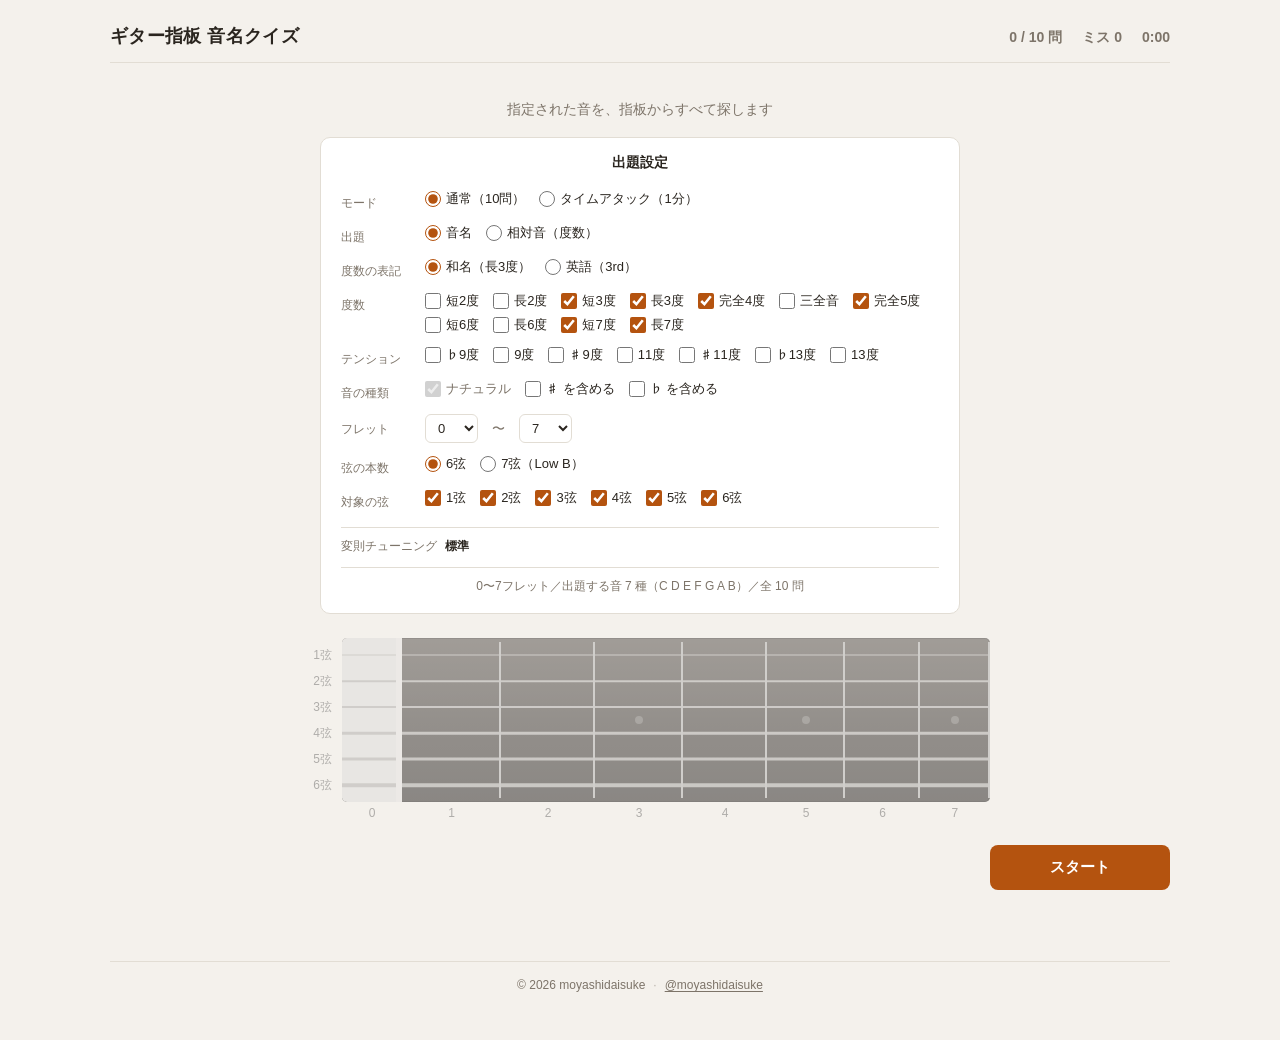
==== index.html @ 098f514c "feat: 度数の表記を選べるようにし、テンションを追加する - 度数の表記を和名（長3度）と英語（3rd）から選べるようにする。設定の   ラベルと出題文の両方に反映する - オクターブを超えるテン" ====
<!DOCTYPE html>
<html lang="ja">
  <head>
    <meta charset="utf-8" />
    <meta name="viewport" content="width=device-width, initial-scale=1" />
    <title>ギター指板 音名クイズ</title>
    <meta
      name="description"
      content="ギターの指板上の音名をクイズ形式で覚える練習アプリ。0〜7フレットから指定された音をすべて探します。"
    />

    <!-- SNS でシェアされたときのカード表示用 -->
    <meta property="og:type" content="website" />
    <meta property="og:title" content="ギター指板 音名クイズ" />
    <meta
      property="og:description"
      content="ギターの指板上の音名をクイズ形式で覚える練習アプリ。0〜7フレットから指定された音をすべて探します。"
    />
    <meta property="og:url" content="https://daisuke-fukuda.github.io/guitar_onnmei/" />
    <meta name="twitter:card" content="summary" />

    <link rel="stylesheet" href="styles.css" />
  </head>
  <body>
    <div class="app" id="app" data-state="idle">
      <header class="header">
        <h1 class="title">ギター指板 音名クイズ</h1>
        <div class="stats">
          <span class="stat" id="progress">0 / 10 問</span>
          <span class="stat" id="miss">ミス 0</span>
          <span class="stat" id="timer">0:00</span>
        </div>
      </header>

      <main class="main">
        <section class="prompt" aria-live="polite">
          <p class="prompt-question">
            <strong class="prompt-note" id="question-note"></strong>
            <span class="prompt-lead" id="prompt-lead"></span>
          </p>
          <p class="prompt-remaining" id="remaining"></p>
        </section>

        <section class="settings" id="settings">
          <h2 class="settings-title">出題設定</h2>

          <div class="setting-row">
            <span class="setting-label">モード</span>
            <div class="setting-options" id="opt-mode">
              <label class="option">
                <input type="radio" name="mode" value="normal" checked /> 通常（10問）
              </label>
              <label class="option">
                <input type="radio" name="mode" value="timeattack" /> タイムアタック（1分）
              </label>
            </div>
          </div>

          <div class="setting-row">
            <span class="setting-label">出題</span>
            <div class="setting-options" id="opt-quiz-type">
              <label class="option">
                <input type="radio" name="quizType" value="note" checked /> 音名
              </label>
              <label class="option">
                <input type="radio" name="quizType" value="interval" /> 相対音（度数）
              </label>
            </div>
          </div>

          <div class="setting-row" data-interval-only hidden>
            <span class="setting-label">度数の表記</span>
            <div class="setting-options" id="opt-interval-naming">
              <label class="option">
                <input type="radio" name="intervalNaming" value="ja" checked /> 和名（長3度）
              </label>
              <label class="option">
                <input type="radio" name="intervalNaming" value="en" /> 英語（3rd）
              </label>
            </div>
          </div>

          <div class="setting-row" data-interval-only hidden>
            <span class="setting-label">度数</span>
            <div class="setting-options" id="opt-intervals"></div>
          </div>

          <div class="setting-row" data-interval-only hidden>
            <span class="setting-label">テンション</span>
            <div class="setting-options" id="opt-tensions"></div>
          </div>

          <div class="setting-row">
            <span class="setting-label">音の種類</span>
            <div class="setting-options">
              <label class="option"><input type="checkbox" checked disabled /> ナチュラル</label>
              <label class="option"><input type="checkbox" id="opt-sharps" /> ♯ を含める</label>
              <label class="option"><input type="checkbox" id="opt-flats" /> ♭ を含める</label>
            </div>
          </div>

          <div class="setting-row">
            <span class="setting-label">フレット</span>
            <div class="setting-options">
              <label class="range-field">
                <select id="opt-fret-min" aria-label="開始フレット"></select>
              </label>
              <span class="range-sep">〜</span>
              <label class="range-field">
                <select id="opt-fret-max" aria-label="終了フレット"></select>
              </label>
            </div>
          </div>

          <div class="setting-row">
            <span class="setting-label">弦の本数</span>
            <div class="setting-options" id="opt-string-count">
              <label class="option">
                <input type="radio" name="stringCount" value="6" checked /> 6弦
              </label>
              <label class="option">
                <input type="radio" name="stringCount" value="7" /> 7弦（Low B）
              </label>
            </div>
          </div>

          <div class="setting-row">
            <span class="setting-label">対象の弦</span>
            <div class="setting-options" id="opt-strings">
              <label class="option"><input type="checkbox" value="1" checked /> 1弦</label>
              <label class="option"><input type="checkbox" value="2" checked /> 2弦</label>
              <label class="option"><input type="checkbox" value="3" checked /> 3弦</label>
              <label class="option"><input type="checkbox" value="4" checked /> 4弦</label>
              <label class="option"><input type="checkbox" value="5" checked /> 5弦</label>
              <label class="option"><input type="checkbox" value="6" checked /> 6弦</label>
              <label class="option" data-string-option="7">
                <input type="checkbox" value="7" checked /> 7弦
              </label>
            </div>
          </div>

          <details class="tuning">
            <summary class="tuning-summary">
              変則チューニング
              <span class="tuning-current" id="tuning-current">標準</span>
            </summary>

            <div class="setting-row">
              <span class="setting-label">プリセット</span>
              <div class="setting-options">
                <label class="range-field">
                  <select id="opt-tuning-preset" aria-label="チューニングのプリセット"></select>
                </label>
              </div>
            </div>

            <div class="tuning-strings" id="opt-tuning"></div>
          </details>

          <p class="settings-summary" id="settings-summary"></p>
        </section>

        <section class="result" aria-live="polite">
          <h2 class="result-title">セッション終了</h2>
          <dl class="result-grid">
            <div class="result-item" id="result-count-item">
              <dt id="result-count-label">出題数</dt>
              <dd id="result-questions">-</dd>
            </div>
            <div class="result-item">
              <dt>正解タップ</dt>
              <dd id="result-correct">-</dd>
            </div>
            <div class="result-item">
              <dt>誤答タップ</dt>
              <dd id="result-wrong">-</dd>
            </div>
            <div class="result-item">
              <dt id="result-time-label">かかった時間</dt>
              <dd id="result-time">-</dd>
            </div>
            <div class="result-item is-primary" id="result-main-item">
              <dt id="result-main-label">正答率</dt>
              <dd id="result-main">-</dd>
            </div>
          </dl>

          <div class="result-actions">
            <p class="share-title">結果をシェア</p>
            <div class="share-buttons">
              <a class="share-chip" id="share-x" target="_blank" rel="noopener noreferrer">
                <img class="share-icon" src="assets/x-logo.svg" alt="" width="15" height="15" />
                X
              </a>
              <a class="share-chip" id="share-line" target="_blank" rel="noopener noreferrer">
                <img class="share-icon" src="assets/line-icon.png" alt="" width="18" height="18" />
                LINE
              </a>
              <button class="share-chip" id="share-copy" type="button">コピー</button>
              <button class="share-chip" id="share-more" type="button">その他</button>
            </div>
            <p class="share-note" id="share-note" role="status" aria-live="polite"></p>
          </div>
        </section>

        <section class="board-area">
          <div class="fretboard" id="fretboard"></div>
        </section>
      </main>

      <footer class="footer">
        <button class="secondary-button" id="secondary-button" type="button">設定を変える</button>
        <button class="primary-button" id="primary-button" type="button">スタート</button>
      </footer>

      <footer class="site-footer">
        <p class="credit">
          © 2026 moyashidaisuke<span class="credit-sep">·</span
          ><a
            class="credit-link"
            href="https://x.com/moyashidaisuke"
            target="_blank"
            rel="noopener noreferrer"
            >@moyashidaisuke</a
          >
        </p>
      </footer>
    </div>

    <p class="sr-only" id="sr-status" role="status" aria-live="polite"></p>

    <script type="module" src="src/main.js"></script>
  </body>
</html>
---- styles.css ----
:root {
  --page-bg: #f4f1ec;
  --panel-bg: #ffffff;
  --text: #2a251f;
  --muted: #7d7469;
  --line: #e2ddd4;
  --accent: #b4530f;

  --wood-top: #7a5333;
  --wood-mid: #5c3b24;
  --wood-bottom: #462e1c;
  --nut: #ece4d3;
  --nut-area: #e6dece;
  --fret-wire: #b9b3a5;
  --string: #ddd8cc;

  --correct: #2e7d32;
  --wrong: #c62828;

  --label-w: 52px;
  --open-w: 60px;
  /* 弦の間隔。1弦の上・6弦の下の余白はこの半分になる */
  --row-h: 26px;
  --number-h: 30px;
  /* 1弦の上・6弦の下にも板がはみ出す分 */
  --board-pad: 4px;
}

* {
  box-sizing: border-box;
}

body {
  margin: 0;
  background: var(--page-bg);
  color: var(--text);
  font-family: -apple-system, BlinkMacSystemFont, 'Hiragino Sans', 'Noto Sans JP', sans-serif;
  /* ダブルタップズームによるタップ反応の遅延を防ぐ */
  touch-action: manipulation;
  -webkit-text-size-adjust: 100%;
}

.app {
  max-width: 1100px;
  margin: 0 auto;
  padding: 24px 20px 48px;
}

/* ---------- ヘッダー ---------- */

.header {
  display: flex;
  align-items: baseline;
  justify-content: space-between;
  padding-bottom: 14px;
  border-bottom: 1px solid var(--line);
}

.title {
  margin: 0;
  font-size: 18px;
  letter-spacing: 0.02em;
}

.stats {
  display: flex;
  gap: 20px;
  font-size: 14px;
  font-variant-numeric: tabular-nums;
  color: var(--muted);
}

.stat {
  font-weight: 600;
}

/* ---------- 出題エリア ---------- */

.main {
  padding: 28px 0 8px;
}

.prompt {
  text-align: center;
  min-height: 128px;
}

.prompt-question {
  margin: 0;
  display: flex;
  align-items: baseline;
  justify-content: center;
  gap: 12px;
}

.prompt-note {
  font-size: 56px;
  line-height: 1.1;
  color: var(--accent);
  font-variant-numeric: tabular-nums;
}

.prompt-note:empty {
  display: none;
}

.prompt-lead {
  font-size: 18px;
  font-weight: 600;
}

.prompt-remaining {
  margin: 10px 0 0;
  font-size: 14px;
  color: var(--muted);
}

/* ---------- 出題設定（スタート前のみ表示） ---------- */

.settings {
  display: none;
  max-width: 640px;
  margin: 0 auto;
  padding: 16px 20px 18px;
  background: var(--panel-bg);
  border: 1px solid var(--line);
  border-radius: 10px;
}

.app[data-state='idle'] .settings {
  display: block;
}

/* 設定画面では出題文が空になるため、その分の高さを詰める */
.app[data-state='idle'] .prompt {
  min-height: 0;
  margin-bottom: 18px;
}

.settings-title {
  margin: 0 0 12px;
  font-size: 14px;
  text-align: center;
}

.setting-row {
  display: flex;
  align-items: baseline;
  gap: 12px;
  padding: 6px 0;
}

.setting-label {
  flex: none;
  width: 72px;
  font-size: 12px;
  color: var(--muted);
}

.setting-options {
  display: flex;
  flex-wrap: wrap;
  align-items: center;
  gap: 6px 14px;
}

.range-field select {
  padding: 5px 8px;
  border: 1px solid var(--line);
  border-radius: 6px;
  background: var(--panel-bg);
  color: var(--text);
  font-family: inherit;
  font-size: 13px;
  cursor: pointer;
}

.range-sep {
  color: var(--muted);
  font-size: 13px;
}

.option {
  display: flex;
  align-items: center;
  gap: 5px;
  font-size: 13px;
  cursor: pointer;
  -webkit-tap-highlight-color: transparent;
}

.option input {
  width: 16px;
  height: 16px;
  margin: 0;
  accent-color: var(--accent);
  cursor: pointer;
}

.option input:disabled,
.option input:disabled + * {
  cursor: default;
}

.option:has(input:disabled) {
  color: var(--muted);
  cursor: default;
}

/* 変則チューニングは使う人が限られるため、既定では畳んでおく */
.tuning {
  margin-top: 10px;
  padding-top: 10px;
  border-top: 1px solid var(--line);
}

.tuning-summary {
  display: flex;
  align-items: center;
  gap: 8px;
  font-size: 12px;
  color: var(--muted);
  cursor: pointer;
  -webkit-tap-highlight-color: transparent;
}

.tuning-current {
  font-weight: 700;
  color: var(--text);
  font-variant-numeric: tabular-nums;
}

.tuning-strings {
  display: flex;
  flex-wrap: wrap;
  gap: 8px 12px;
  padding: 4px 0 2px;
}

.tuning-field {
  display: flex;
  align-items: center;
  gap: 5px;
}

.tuning-field-label {
  font-size: 12px;
  color: var(--muted);
}

.tuning-field select {
  padding: 4px 6px;
  border: 1px solid var(--line);
  border-radius: 6px;
  background: var(--panel-bg);
  color: var(--text);
  font-family: inherit;
  font-size: 12px;
  font-variant-numeric: tabular-nums;
  cursor: pointer;
}

.settings-summary {
  margin: 12px 0 0;
  padding-top: 10px;
  border-top: 1px solid var(--line);
  font-size: 12px;
  color: var(--muted);
  text-align: center;
}

.settings-summary.is-warning {
  color: var(--wrong);
  font-weight: 600;
}

/* ---------- リザルト ---------- */

.result {
  display: none;
  max-width: 640px;
  margin: 0 auto;
  padding: 20px 24px 24px;
  background: var(--panel-bg);
  border: 1px solid var(--line);
  border-radius: 10px;
}

.app[data-state='result'] .prompt {
  display: none;
}

.app[data-state='result'] .result {
  display: block;
}

/* 結果画面ではスコアに集中させるため指板を出さない */
.app[data-state='result'] .board-area {
  display: none;
}

.result-title {
  margin: 0 0 16px;
  font-size: 16px;
  text-align: center;
}

.result-grid {
  display: grid;
  grid-template-columns: repeat(5, 1fr);
  gap: 10px;
  margin: 0;
}

.result-item {
  text-align: center;
  padding: 12px 8px;
  background: var(--page-bg);
  border-radius: 8px;
}

.result-item.is-primary {
  background: #fdf1e6;
}

.result-item dt {
  font-size: 12px;
  color: var(--muted);
}

.result-item dd {
  margin: 6px 0 0;
  font-size: 22px;
  font-weight: 700;
  font-variant-numeric: tabular-nums;
}

.result-item.is-primary dd {
  color: var(--accent);
}

/* タイムアタックの主役は正答率ではなくクリア数なので、強調を入れ替える */
.app[data-mode='timeattack'] #result-count-item {
  background: #fdf1e6;
}

.app[data-mode='timeattack'] #result-count-item dd {
  color: var(--accent);
}

.app[data-mode='timeattack'] #result-main-item {
  background: var(--page-bg);
}

.app[data-mode='timeattack'] #result-main-item dd {
  color: var(--text);
}

.result-actions {
  margin-top: 16px;
  padding-top: 14px;
  border-top: 1px solid var(--line);
  text-align: center;
}

.share-title {
  margin: 0 0 10px;
  font-size: 12px;
  color: var(--muted);
}

.share-buttons {
  display: flex;
  flex-wrap: wrap;
  justify-content: center;
  gap: 8px;
}

/*
 * 各サービスのロゴは公式配布物をそのまま載せる（出所は assets/README.md）。
 * ブランド色で塗らず白地に統一するのは、公式ボタンとの誤認を避けるため。
 * padding がロゴ周囲の余白を兼ねる。
 */
.share-chip {
  display: inline-flex;
  align-items: center;
  justify-content: center;
  gap: 7px;
  min-width: 92px;
  padding: 9px 16px;
  border: 1px solid var(--line);
  border-radius: 999px;
  background: var(--panel-bg);
  color: var(--text);
  font-family: inherit;
  font-size: 13px;
  font-weight: 700;
  text-decoration: none;
  cursor: pointer;
  transition: background-color 150ms ease;
  -webkit-tap-highlight-color: transparent;
}

.share-chip[hidden] {
  display: none;
}

.option[hidden] {
  display: none;
}

.share-icon {
  display: block;
  flex: none;
}

@media (hover: hover) {
  .share-chip:hover {
    background: var(--page-bg);
  }
}

.share-chip:active {
  background: #e9e4db;
}

.share-note {
  margin: 8px 0 0;
  font-size: 11px;
  color: var(--muted);
}

.share-note:empty {
  display: none;
}

/* ---------- 指板 ---------- */

.board-area {
  margin-top: 28px;
}

.fretboard {
  position: relative;
  display: grid;
  /* 列は JS で組み立てる（弦ラベル / 開放弦 / 各フレット） */
  /* 行数は弦の本数に応じて JS で設定する */
  grid-template-rows: repeat(6, var(--row-h)) var(--number-h);
  width: 100%;
  /* 大画面で間延びさせないための上限 */
  max-width: 700px;
  margin: 0 auto;
}

.board-bg,
.nut-bg {
  position: absolute;
  top: calc(var(--board-pad) * -1);
  bottom: calc(var(--number-h) - var(--board-pad));
  left: var(--label-w);
}

.board-bg {
  right: 0;
  border-radius: 5px;
  background: linear-gradient(180deg, var(--wood-top), var(--wood-mid) 55%, var(--wood-bottom));
  box-shadow: inset 0 0 0 1px rgba(0, 0, 0, 0.28);
}

.nut-bg {
  width: var(--open-w);
  border-right: 6px solid var(--nut);
  border-radius: 5px 0 0 5px;
  background: var(--nut-area);
}

.string-label {
  display: flex;
  align-items: center;
  justify-content: flex-end;
  padding-right: 10px;
  font-size: 12px;
  color: var(--muted);
}

.cell {
  position: relative;
  z-index: 1;
  appearance: none;
  padding: 0;
  border: 0;
  border-right: 2px solid var(--fret-wire);
  background: transparent;
  color: #fff;
  font-family: inherit;
  font-size: 13px;
  font-weight: 700;
  line-height: 1;
  font-variant-numeric: tabular-nums;
  cursor: pointer;
  transition: background-color 150ms ease;
  -webkit-tap-highlight-color: transparent;
  /* 列が狭いとき、音名が隣のマスへはみ出さないようにする */
  overflow: hidden;
}

/* 弦 */
.cell::before {
  content: '';
  position: absolute;
  top: 50%;
  left: 0;
  right: 0;
  height: var(--string-w, 2px);
  transform: translateY(-50%);
  /* 弦はセルの背景より上・音名ラベルより下に描く */
  z-index: -1;
  background: var(--string);
  opacity: 0.7;
  pointer-events: none;
}

/* ナット側は下地が明るいため、弦を暗い色で描く */
.cell.is-open::before {
  background: #a89e8b;
}

.cell.s1 { --string-w: 1px; }
.cell.s2 { --string-w: 1.5px; }
.cell.s3 { --string-w: 2px; }
.cell.s4 { --string-w: 2.5px; }
.cell.s5 { --string-w: 3px; }
.cell.s6 { --string-w: 3.5px; }
.cell.s7 { --string-w: 4px; }

/* ポジションマーク。セルより下に敷き、正解・誤答の色で隠れるようにする */
.inlay {
  position: absolute;
  inset: 0;
  z-index: 0;
  display: flex;
  align-items: center;
  justify-content: center;
  pointer-events: none;
}

.inlay::before {
  content: '';
  width: 8px;
  height: 8px;
  border-radius: 50%;
  background: rgba(255, 255, 255, 0.22);
}

/* 開放弦（ナットの左側） */
.cell.is-open {
  background: var(--nut-area);
  border-right: 6px solid var(--nut);
  color: var(--text);
}

/*
 * ホバー効果はマウスがある環境に限定する。
 * タッチ端末では :hover がタップ後に残り、判定済みでないセルが選択中に見えてしまうため。
 * 判定済みのセルは、ホバーで正誤の色が戻らないよう除外する。
 */
@media (hover: hover) {
  .cell:not(:disabled):not(.is-correct):not(.is-wrong):hover {
    background-color: rgba(255, 255, 255, 0.16);
  }

  .cell.is-open:not(:disabled):not(.is-correct):not(.is-wrong):hover {
    background-color: #d9d0bd;
  }
}

/* タッチ端末でも押した瞬間の手応えが出るようにする */
.cell:not(:disabled):not(.is-correct):not(.is-wrong):active {
  background-color: rgba(255, 255, 255, 0.3);
}

.cell.is-open:not(:disabled):not(.is-correct):not(.is-wrong):active {
  background-color: #cec3ac;
}

.cell:focus-visible {
  outline: 3px solid #1e88e5;
  outline-offset: -3px;
}

.cell.is-correct,
.cell.is-correct.is-open {
  background-color: var(--correct);
  color: #fff;
}

.cell.is-wrong,
.cell.is-wrong.is-open {
  background-color: var(--wrong);
  color: #fff;
}

.fretboard.is-locked .cell {
  cursor: default;
}

/*
 * 出題対象外の弦。opacity で薄くすると板が透けて明るくなり「無効」に見えないため、
 * 暗いベールを重ねて沈める。
 */
.cell.is-muted::after {
  content: '';
  position: absolute;
  inset: 0;
  z-index: 2;
  background: rgba(18, 12, 6, 0.55);
  pointer-events: none;
}

.string-label.is-muted {
  opacity: 0.4;
}

/*
 * クリア後・リザルトでは回答結果を見せる場面なので彩度は落とさない。
 * グレーアウトはプレイ開始前だけに限定する。
 */
.app[data-state='idle'] .fretboard {
  filter: grayscale(0.85);
  opacity: 0.55;
}

.fret-number {
  display: flex;
  align-items: center;
  justify-content: center;
  font-size: 12px;
  color: var(--muted);
  font-variant-numeric: tabular-nums;
}

/* 列が多いときは 1 マスが狭くなるため、はみ出さないよう文字を詰める */
.fretboard.is-dense .cell {
  font-size: 10px;
}

.fretboard.is-dense .fret-number {
  font-size: 10px;
}

/* ---------- フッター ---------- */

/*
 * 設定パネルと指板で縦に長くなり、端末によってはボタンが画面外に出るため
 * 画面下端に貼り付ける。最下部まで送ると通常の位置に戻り、著作者表示が出る。
 */
.footer {
  position: sticky;
  bottom: 0;
  z-index: 5;
  display: flex;
  justify-content: flex-end;
  gap: 10px;
  margin-top: 24px;
  padding: 10px 0;
  background: var(--page-bg);
}

/* 「設定を変える」は結果画面だけに出す */
.secondary-button {
  display: none;
  padding: 13px 20px;
  border: 1px solid var(--line);
  border-radius: 8px;
  background: var(--panel-bg);
  color: var(--text);
  font-family: inherit;
  font-size: 14px;
  font-weight: 600;
  cursor: pointer;
  -webkit-tap-highlight-color: transparent;
}

.app[data-state='result'] .secondary-button {
  display: block;
}

@media (hover: hover) {
  .secondary-button:hover {
    background: var(--page-bg);
  }
}

.primary-button {
  min-width: 180px;
  padding: 13px 24px;
  border: 0;
  border-radius: 8px;
  background: var(--accent);
  color: #fff;
  font-size: 15px;
  font-weight: 700;
  cursor: pointer;
  transition: background-color 150ms ease;
}

@media (hover: hover) {
  .primary-button:not(:disabled):hover {
    background: #9c4409;
  }
}

.primary-button:not(:disabled):active {
  background: #8c3d08;
}

.primary-button:disabled {
  background: #ded9d1;
  color: #948b7f;
  cursor: default;
}

/* ---------- スマートフォン ---------- */

/*
 * 指板を 0〜7 フレットに絞ってあるため、横向きのまま画面幅に収まる。
 * 弦ラベルと開放弦列を詰めてフレット列の幅を稼ぎ、行の高さでタップ領域を確保する。
 * 375px 幅で 1 マスあたり約 42 × 48px。
 */
@media (max-width: 600px) {
  :root {
    --label-w: 30px;
    --open-w: 34px;
    --row-h: 32px;
    --number-h: 26px;
    --board-pad: 3px;
  }

  .app {
    padding: 14px 10px 24px;
  }

  .title {
    font-size: 15px;
  }

  .stats {
    gap: 12px;
    font-size: 12px;
  }

  .main {
    padding: 18px 0 4px;
  }

  .prompt {
    min-height: 96px;
  }

  .prompt-question {
    gap: 8px;
  }

  .prompt-note {
    font-size: 40px;
  }

  .prompt-lead {
    font-size: 15px;
  }

  .prompt-remaining {
    margin-top: 8px;
    font-size: 13px;
  }

  .result {
    padding: 16px 14px 18px;
  }

  .result-grid {
    grid-template-columns: repeat(2, 1fr);
    gap: 10px;
  }

  /* 5 項目だと 2 列で 1 つ余るため、正答率を全幅にして締める */
  .result-item.is-primary {
    grid-column: span 2;
  }

  .result-item dd {
    font-size: 20px;
  }

  .board-area {
    margin-top: 18px;
  }

  .string-label {
    padding-right: 5px;
    font-size: 10px;
  }

  .fret-number {
    font-size: 10px;
  }

  .cell {
    border-right-width: 1px;
    font-size: 12px;
  }

  .cell.is-open,
  .nut-bg {
    border-right-width: 4px;
  }

  .footer {
    margin-top: 20px;
  }

  .primary-button {
    /* 「設定を変える」と並ぶ場合も破綻しないよう、幅ではなく flex で伸ばす */
    flex: 1;
    padding: 15px 24px;
    font-size: 16px;
  }

  .secondary-button {
    flex: none;
    padding: 15px 16px;
  }

  .settings {
    padding: 14px 14px 16px;
  }

  /* ラベルと選択肢を縦に積み、選択肢の折り返しを減らす */
  .setting-row {
    flex-direction: column;
    gap: 6px;
  }

  .setting-label {
    width: auto;
  }
}

/* ---------- 著作者表示 ---------- */

.site-footer {
  margin-top: 36px;
  padding-top: 16px;
  border-top: 1px solid var(--line);
  text-align: center;
}

.credit {
  margin: 0;
  font-size: 12px;
  color: var(--muted);
}

.credit-sep {
  margin: 0 8px;
  opacity: 0.5;
}

.credit-link {
  color: var(--muted);
  text-decoration: underline;
  text-underline-offset: 2px;
  -webkit-tap-highlight-color: transparent;
}

@media (hover: hover) {
  .credit-link:hover {
    color: var(--accent);
  }
}

/* ---------- ユーティリティ ---------- */

.sr-only {
  position: absolute;
  width: 1px;
  height: 1px;
  margin: -1px;
  padding: 0;
  overflow: hidden;
  clip: rect(0 0 0 0);
  white-space: nowrap;
  border: 0;
}
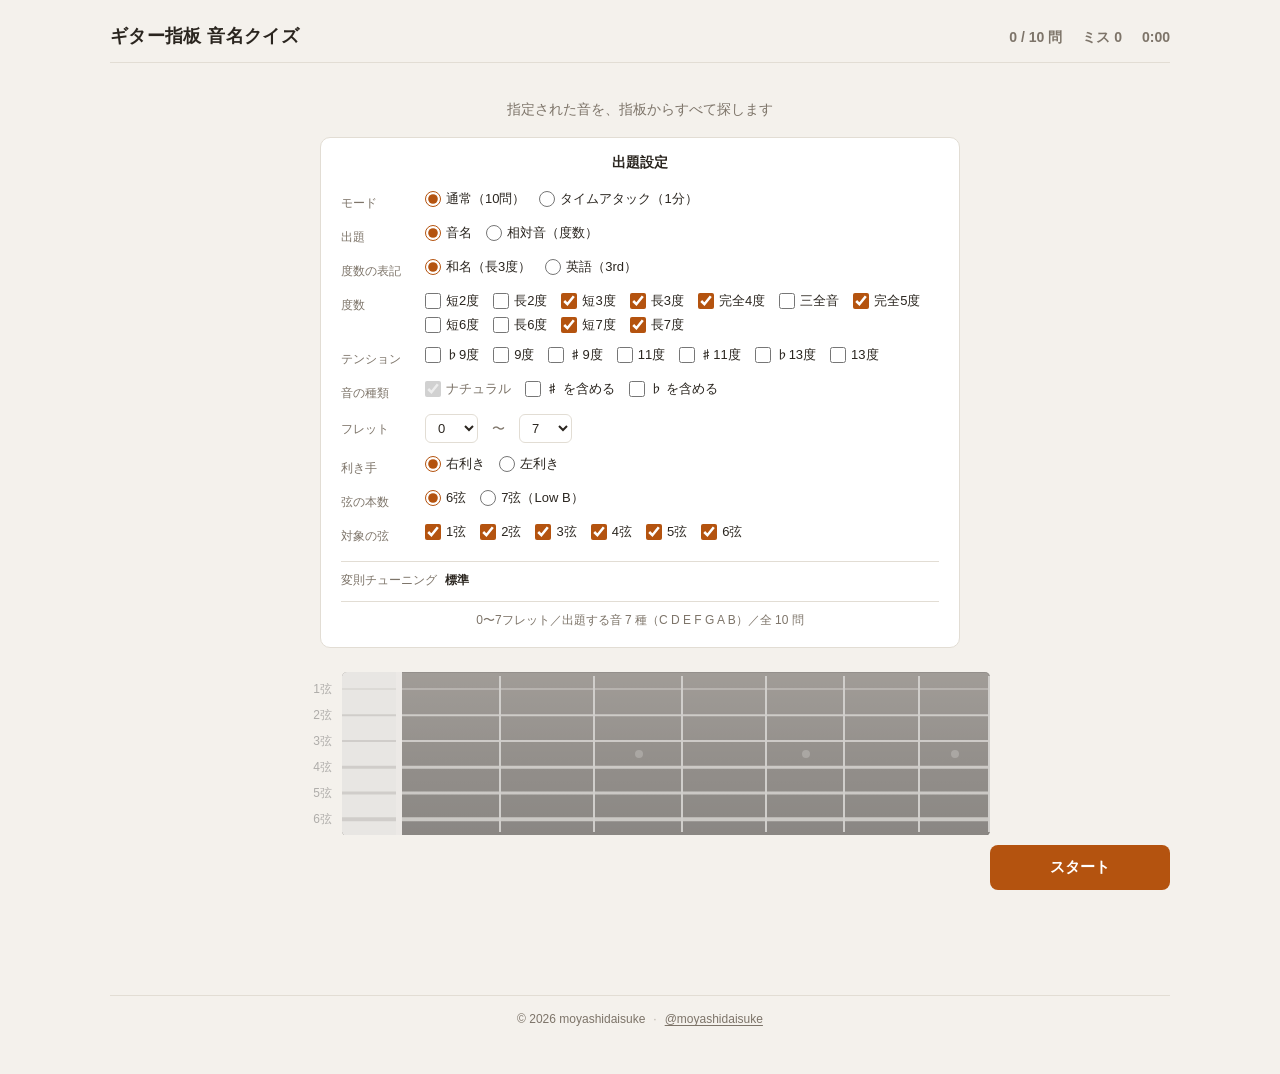
==== commit 755e2646: "feat: 左利きモードを追加する 設定で利き手を選べるようにし、左利きでは指板を左右反転する。  - ナットが右、フレット番号は右から左へ並び、弦ラベルも右端へ回る - 上下は反転しない（1 弦は最" ====
--- a/index.html
+++ b/index.html
@@ -108,6 +108,18 @@
               <span class="range-sep">〜</span>
               <label class="range-field">
                 <select id="opt-fret-max" aria-label="終了フレット"></select>
+              </label>
+            </div>
+          </div>
+
+          <div class="setting-row">
+            <span class="setting-label">利き手</span>
+            <div class="setting-options" id="opt-handedness">
+              <label class="option">
+                <input type="radio" name="handedness" value="right" checked /> 右利き
+              </label>
+              <label class="option">
+                <input type="radio" name="handedness" value="left" /> 左利き
               </label>
             </div>
           </div>
--- a/styles.css
+++ b/styles.css
@@ -460,6 +460,13 @@
   left: var(--label-w);
 }
 
+/* 左利きは弦ラベルが右端に来るので、下地も左右を入れ替える */
+.fretboard.is-lefty .board-bg,
+.fretboard.is-lefty .nut-bg {
+  left: 0;
+  right: var(--label-w);
+}
+
 .board-bg {
   right: 0;
   border-radius: 5px;
@@ -472,6 +479,29 @@
   border-right: 6px solid var(--nut);
   border-radius: 5px 0 0 5px;
   background: var(--nut-area);
+}
+
+.fretboard.is-lefty .nut-bg {
+  left: auto;
+  border-right: 0;
+  border-left: 6px solid var(--nut);
+  border-radius: 0 5px 5px 0;
+}
+
+/* フレットワイヤーとナットは、低音フレット側（左利きでは右）に引く */
+.fretboard.is-lefty .cell {
+  border-right: 0;
+  border-left: 2px solid var(--fret-wire);
+}
+
+.fretboard.is-lefty .cell.is-open {
+  border-left: 6px solid var(--nut);
+}
+
+.fretboard.is-lefty .string-label {
+  justify-content: flex-start;
+  padding-right: 0;
+  padding-left: 10px;
 }
 
 .string-label {
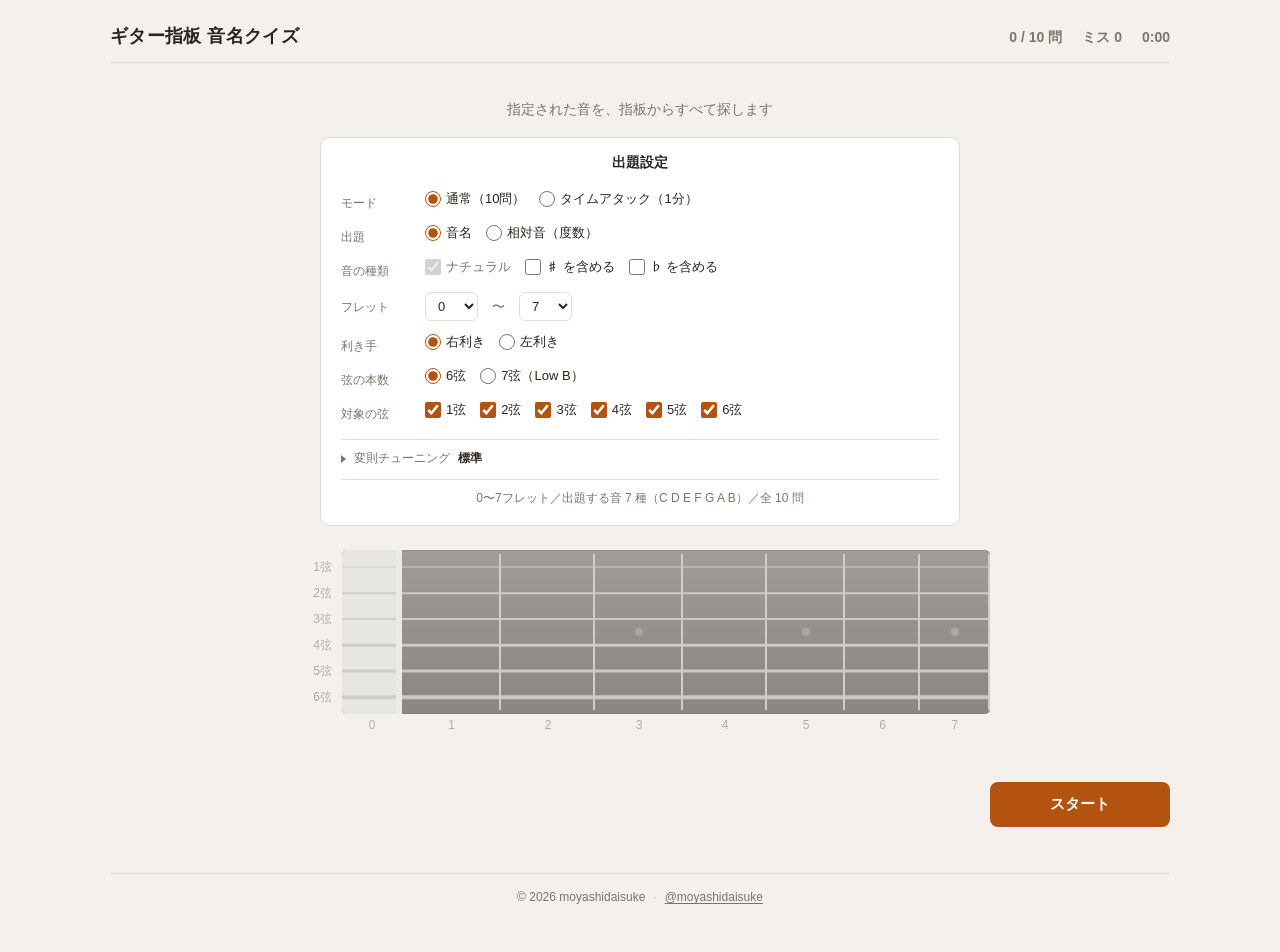
==== commit 5a26539e: "feat: 度数のプリセットを追加し、チューニングの開閉を分かるようにする - 相対音モードの度数に、コードの構成音を単位にしたプリセットを用意する   （三和音 / 四和音 / テンションあり（全部" ====
--- a/index.html
+++ b/index.html
@@ -76,6 +76,15 @@
               </label>
               <label class="option">
                 <input type="radio" name="intervalNaming" value="en" /> 英語（3rd）
+              </label>
+            </div>
+          </div>
+
+          <div class="setting-row" data-interval-only hidden>
+            <span class="setting-label">プリセット</span>
+            <div class="setting-options">
+              <label class="range-field">
+                <select id="opt-interval-preset" aria-label="度数のプリセット"></select>
               </label>
             </div>
           </div>
--- a/styles.css
+++ b/styles.css
@@ -148,6 +148,14 @@
   align-items: baseline;
   gap: 12px;
   padding: 6px 0;
+}
+
+/*
+ * display を指定した要素では hidden 属性が効かなくなるため、明示的に打ち消す。
+ * （hidden は display: none 相当だが、後から書いた display: flex に負ける）
+ */
+.setting-row[hidden] {
+  display: none;
 }
 
 .setting-label {
@@ -214,6 +222,10 @@
   border-top: 1px solid var(--line);
 }
 
+/*
+ * display を指定すると summary の既定マーカーが消えるため、自前で三角を描く。
+ * 畳めることが見た目で分からないと気づかれないため。
+ */
 .tuning-summary {
   display: flex;
   align-items: center;
@@ -221,7 +233,27 @@
   font-size: 12px;
   color: var(--muted);
   cursor: pointer;
+  list-style: none;
   -webkit-tap-highlight-color: transparent;
+}
+
+.tuning-summary::-webkit-details-marker {
+  display: none;
+}
+
+.tuning-summary::before {
+  content: '';
+  flex: none;
+  width: 0;
+  height: 0;
+  border-left: 5px solid currentColor;
+  border-top: 4px solid transparent;
+  border-bottom: 4px solid transparent;
+  transition: transform 150ms ease;
+}
+
+.tuning[open] .tuning-summary::before {
+  transform: rotate(90deg);
 }
 
 .tuning-current {
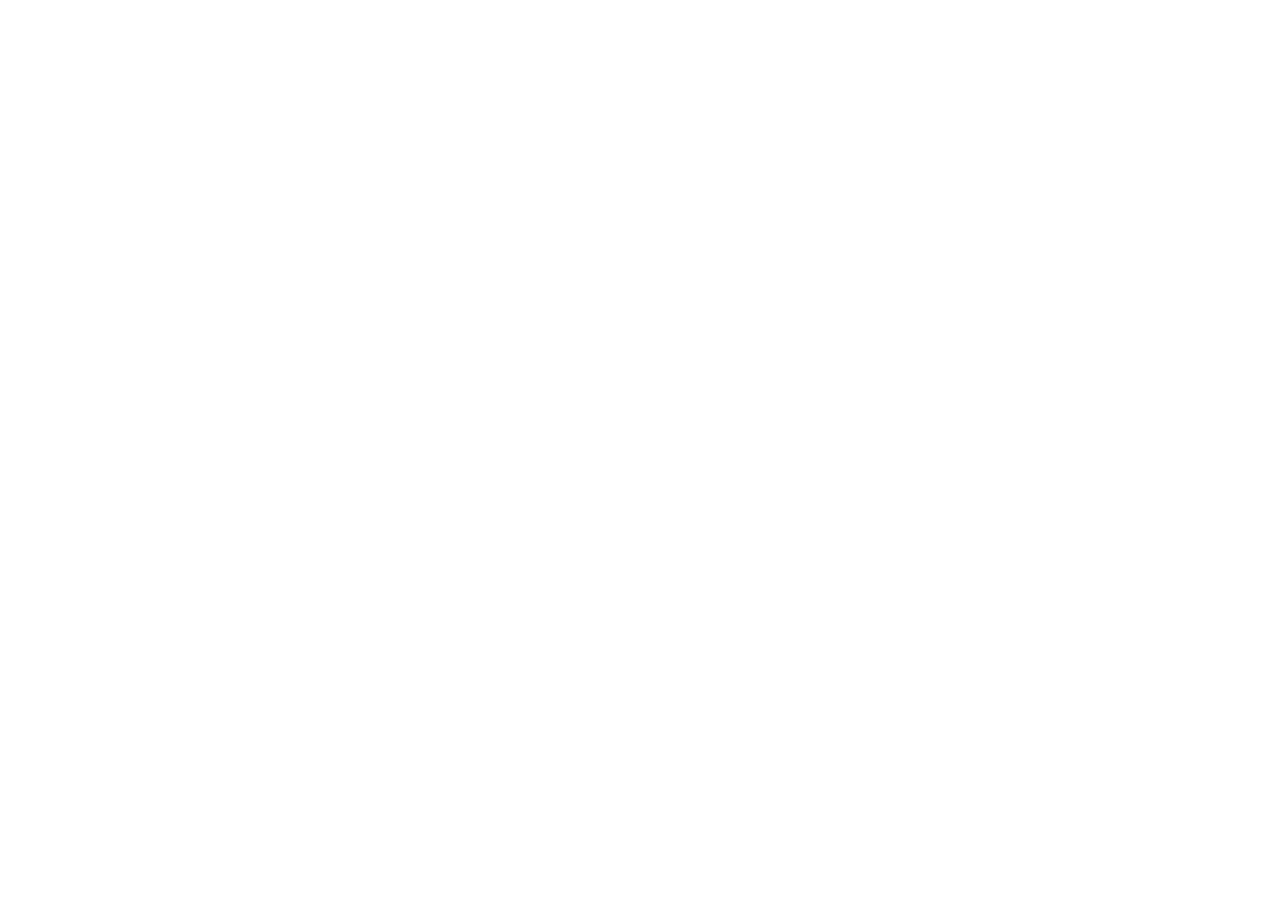
==== commit 90afd84a: "chore: GitHub Pages の旧URLを onmei.moyashidaisuke.com へ転送する ツールは Cloudflare Workers（https://onmei.moya" ====
--- a/index.html
+++ b/index.html
@@ -3,253 +3,17 @@
   <head>
     <meta charset="utf-8" />
     <meta name="viewport" content="width=device-width, initial-scale=1" />
-    <title>ギター指板 音名クイズ</title>
-    <meta
-      name="description"
-      content="ギターの指板上の音名をクイズ形式で覚える練習アプリ。0〜7フレットから指定された音をすべて探します。"
-    />
-
-    <!-- SNS でシェアされたときのカード表示用 -->
-    <meta property="og:type" content="website" />
-    <meta property="og:title" content="ギター指板 音名クイズ" />
-    <meta
-      property="og:description"
-      content="ギターの指板上の音名をクイズ形式で覚える練習アプリ。0〜7フレットから指定された音をすべて探します。"
-    />
-    <meta property="og:url" content="https://daisuke-fukuda.github.io/guitar_onnmei/" />
-    <meta name="twitter:card" content="summary" />
-
-    <link rel="stylesheet" href="styles.css" />
+    <title>ギター指板 音名クイズは移転しました</title>
+    <meta name="robots" content="noindex" />
+    <link rel="canonical" href="https://onmei.moyashidaisuke.com/" />
+    <meta http-equiv="refresh" content="0; url=https://onmei.moyashidaisuke.com/" />
+    <script>
+      // 旧URL（GitHub Pages）から新しいURLへ移動する。/guitar_onnmei/ 以下のパスとクエリ・ハッシュは引き継ぐ。
+      var rest = location.pathname.replace(/^\/guitar_onnmei\/?/, '');
+      location.replace('https://onmei.moyashidaisuke.com/' + rest + location.search + location.hash);
+    </script>
   </head>
   <body>
-    <div class="app" id="app" data-state="idle">
-      <header class="header">
-        <h1 class="title">ギター指板 音名クイズ</h1>
-        <div class="stats">
-          <span class="stat" id="progress">0 / 10 問</span>
-          <span class="stat" id="miss">ミス 0</span>
-          <span class="stat" id="timer">0:00</span>
-        </div>
-      </header>
-
-      <main class="main">
-        <section class="prompt" aria-live="polite">
-          <p class="prompt-question">
-            <strong class="prompt-note" id="question-note"></strong>
-            <span class="prompt-lead" id="prompt-lead"></span>
-          </p>
-          <p class="prompt-remaining" id="remaining"></p>
-        </section>
-
-        <section class="settings" id="settings">
-          <h2 class="settings-title">出題設定</h2>
-
-          <div class="setting-row">
-            <span class="setting-label">モード</span>
-            <div class="setting-options" id="opt-mode">
-              <label class="option">
-                <input type="radio" name="mode" value="normal" checked /> 通常（10問）
-              </label>
-              <label class="option">
-                <input type="radio" name="mode" value="timeattack" /> タイムアタック（1分）
-              </label>
-            </div>
-          </div>
-
-          <div class="setting-row">
-            <span class="setting-label">出題</span>
-            <div class="setting-options" id="opt-quiz-type">
-              <label class="option">
-                <input type="radio" name="quizType" value="note" checked /> 音名
-              </label>
-              <label class="option">
-                <input type="radio" name="quizType" value="interval" /> 相対音（度数）
-              </label>
-            </div>
-          </div>
-
-          <div class="setting-row" data-interval-only hidden>
-            <span class="setting-label">度数の表記</span>
-            <div class="setting-options" id="opt-interval-naming">
-              <label class="option">
-                <input type="radio" name="intervalNaming" value="ja" checked /> 和名（長3度）
-              </label>
-              <label class="option">
-                <input type="radio" name="intervalNaming" value="en" /> 英語（3rd）
-              </label>
-            </div>
-          </div>
-
-          <div class="setting-row" data-interval-only hidden>
-            <span class="setting-label">プリセット</span>
-            <div class="setting-options">
-              <label class="range-field">
-                <select id="opt-interval-preset" aria-label="度数のプリセット"></select>
-              </label>
-            </div>
-          </div>
-
-          <div class="setting-row" data-interval-only hidden>
-            <span class="setting-label">度数</span>
-            <div class="setting-options" id="opt-intervals"></div>
-          </div>
-
-          <div class="setting-row" data-interval-only hidden>
-            <span class="setting-label">テンション</span>
-            <div class="setting-options" id="opt-tensions"></div>
-          </div>
-
-          <div class="setting-row">
-            <span class="setting-label">音の種類</span>
-            <div class="setting-options">
-              <label class="option"><input type="checkbox" checked disabled /> ナチュラル</label>
-              <label class="option"><input type="checkbox" id="opt-sharps" /> ♯ を含める</label>
-              <label class="option"><input type="checkbox" id="opt-flats" /> ♭ を含める</label>
-            </div>
-          </div>
-
-          <div class="setting-row">
-            <span class="setting-label">フレット</span>
-            <div class="setting-options">
-              <label class="range-field">
-                <select id="opt-fret-min" aria-label="開始フレット"></select>
-              </label>
-              <span class="range-sep">〜</span>
-              <label class="range-field">
-                <select id="opt-fret-max" aria-label="終了フレット"></select>
-              </label>
-            </div>
-          </div>
-
-          <div class="setting-row">
-            <span class="setting-label">利き手</span>
-            <div class="setting-options" id="opt-handedness">
-              <label class="option">
-                <input type="radio" name="handedness" value="right" checked /> 右利き
-              </label>
-              <label class="option">
-                <input type="radio" name="handedness" value="left" /> 左利き
-              </label>
-            </div>
-          </div>
-
-          <div class="setting-row">
-            <span class="setting-label">弦の本数</span>
-            <div class="setting-options" id="opt-string-count">
-              <label class="option">
-                <input type="radio" name="stringCount" value="6" checked /> 6弦
-              </label>
-              <label class="option">
-                <input type="radio" name="stringCount" value="7" /> 7弦（Low B）
-              </label>
-            </div>
-          </div>
-
-          <div class="setting-row">
-            <span class="setting-label">対象の弦</span>
-            <div class="setting-options" id="opt-strings">
-              <label class="option"><input type="checkbox" value="1" checked /> 1弦</label>
-              <label class="option"><input type="checkbox" value="2" checked /> 2弦</label>
-              <label class="option"><input type="checkbox" value="3" checked /> 3弦</label>
-              <label class="option"><input type="checkbox" value="4" checked /> 4弦</label>
-              <label class="option"><input type="checkbox" value="5" checked /> 5弦</label>
-              <label class="option"><input type="checkbox" value="6" checked /> 6弦</label>
-              <label class="option" data-string-option="7">
-                <input type="checkbox" value="7" checked /> 7弦
-              </label>
-            </div>
-          </div>
-
-          <details class="tuning">
-            <summary class="tuning-summary">
-              変則チューニング
-              <span class="tuning-current" id="tuning-current">標準</span>
-            </summary>
-
-            <div class="setting-row">
-              <span class="setting-label">プリセット</span>
-              <div class="setting-options">
-                <label class="range-field">
-                  <select id="opt-tuning-preset" aria-label="チューニングのプリセット"></select>
-                </label>
-              </div>
-            </div>
-
-            <div class="tuning-strings" id="opt-tuning"></div>
-          </details>
-
-          <p class="settings-summary" id="settings-summary"></p>
-        </section>
-
-        <section class="result" aria-live="polite">
-          <h2 class="result-title">セッション終了</h2>
-          <dl class="result-grid">
-            <div class="result-item" id="result-count-item">
-              <dt id="result-count-label">出題数</dt>
-              <dd id="result-questions">-</dd>
-            </div>
-            <div class="result-item">
-              <dt>正解タップ</dt>
-              <dd id="result-correct">-</dd>
-            </div>
-            <div class="result-item">
-              <dt>誤答タップ</dt>
-              <dd id="result-wrong">-</dd>
-            </div>
-            <div class="result-item">
-              <dt id="result-time-label">かかった時間</dt>
-              <dd id="result-time">-</dd>
-            </div>
-            <div class="result-item is-primary" id="result-main-item">
-              <dt id="result-main-label">正答率</dt>
-              <dd id="result-main">-</dd>
-            </div>
-          </dl>
-
-          <div class="result-actions">
-            <p class="share-title">結果をシェア</p>
-            <div class="share-buttons">
-              <a class="share-chip" id="share-x" target="_blank" rel="noopener noreferrer">
-                <img class="share-icon" src="assets/x-logo.svg" alt="" width="15" height="15" />
-                X
-              </a>
-              <a class="share-chip" id="share-line" target="_blank" rel="noopener noreferrer">
-                <img class="share-icon" src="assets/line-icon.png" alt="" width="18" height="18" />
-                LINE
-              </a>
-              <button class="share-chip" id="share-copy" type="button">コピー</button>
-              <button class="share-chip" id="share-more" type="button">その他</button>
-            </div>
-            <p class="share-note" id="share-note" role="status" aria-live="polite"></p>
-          </div>
-        </section>
-
-        <section class="board-area">
-          <div class="fretboard" id="fretboard"></div>
-        </section>
-      </main>
-
-      <footer class="footer">
-        <button class="secondary-button" id="secondary-button" type="button">設定を変える</button>
-        <button class="primary-button" id="primary-button" type="button">スタート</button>
-      </footer>
-
-      <footer class="site-footer">
-        <p class="credit">
-          © 2026 moyashidaisuke<span class="credit-sep">·</span
-          ><a
-            class="credit-link"
-            href="https://x.com/moyashidaisuke"
-            target="_blank"
-            rel="noopener noreferrer"
-            >@moyashidaisuke</a
-          >
-        </p>
-      </footer>
-    </div>
-
-    <p class="sr-only" id="sr-status" role="status" aria-live="polite"></p>
-
-    <script type="module" src="src/main.js"></script>
+    <p>ギター指板 音名クイズは移転しました。<a href="https://onmei.moyashidaisuke.com/">https://onmei.moyashidaisuke.com/</a></p>
   </body>
 </html>
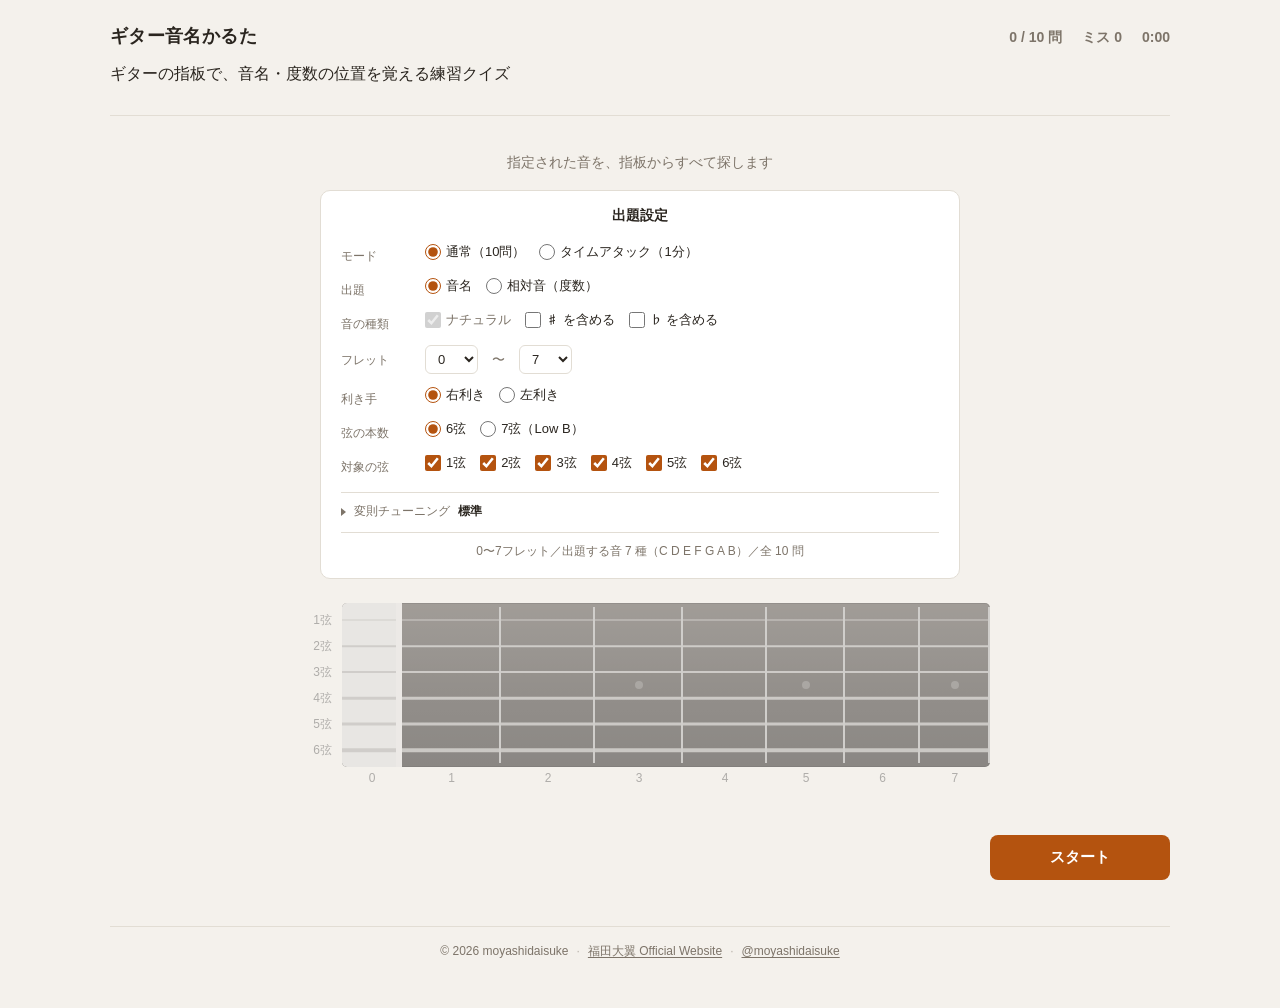
==== commit e941adaf: "feat: ツール名を「ギター音名かるた」にし、共有文にハッシュタグを付ける 本人が決めたツール名「ギター音名かるた」に変える（画面の題名、ページのタイトル、 共有カード、OSの共有のタイトル、仕様書" ====
--- a/index.html
+++ b/index.html
@@ -3,17 +3,272 @@
   <head>
     <meta charset="utf-8" />
     <meta name="viewport" content="width=device-width, initial-scale=1" />
-    <title>ギター指板 音名クイズは移転しました</title>
-    <meta name="robots" content="noindex" />
-    <link rel="canonical" href="https://onmei.moyashidaisuke.com/" />
-    <meta http-equiv="refresh" content="0; url=https://onmei.moyashidaisuke.com/" />
-    <script>
-      // 旧URL（GitHub Pages）から新しいURLへ移動する。/guitar_onnmei/ 以下のパスとクエリ・ハッシュは引き継ぐ。
-      var rest = location.pathname.replace(/^\/guitar_onnmei\/?/, '');
-      location.replace('https://onmei.moyashidaisuke.com/' + rest + location.search + location.hash);
-    </script>
+    <title>ギター音名かるた</title>
+    <meta
+      name="description"
+      content="ギターの指板上の音名や度数（相対音）の位置を覚える練習クイズ。出された音を、かるたのように指板からすべて探して答えます。"
+    />
+
+    <!-- SNS でシェアされたときのカード表示用 -->
+    <meta property="og:type" content="website" />
+    <meta property="og:title" content="ギター音名かるた" />
+    <meta
+      property="og:description"
+      content="ギターの指板上の音名や度数（相対音）の位置を覚える練習クイズ。出された音を、かるたのように指板からすべて探して答えます。"
+    />
+    <meta property="og:url" content="https://onmei.moyashidaisuke.com/" />
+    <meta name="twitter:card" content="summary" />
+
+    <link rel="stylesheet" href="styles.css" />
   </head>
   <body>
-    <p>ギター指板 音名クイズは移転しました。<a href="https://onmei.moyashidaisuke.com/">https://onmei.moyashidaisuke.com/</a></p>
+    <div class="app" id="app" data-state="idle">
+      <header class="header">
+        <div class="title-block">
+          <h1 class="title">ギター音名かるた</h1>
+          <p class="subtitle">ギターの指板で、音名・度数の位置を覚える練習クイズ</p>
+        </div>
+        <div class="stats">
+          <span class="stat" id="progress">0 / 10 問</span>
+          <span class="stat" id="miss">ミス 0</span>
+          <span class="stat" id="timer">0:00</span>
+        </div>
+      </header>
+
+      <main class="main">
+        <section class="prompt" aria-live="polite">
+          <p class="prompt-question">
+            <strong class="prompt-note" id="question-note"></strong>
+            <span class="prompt-lead" id="prompt-lead"></span>
+          </p>
+          <p class="prompt-remaining" id="remaining"></p>
+        </section>
+
+        <section class="settings" id="settings">
+          <h2 class="settings-title">出題設定</h2>
+
+          <div class="setting-row">
+            <span class="setting-label">モード</span>
+            <div class="setting-options" id="opt-mode">
+              <label class="option">
+                <input type="radio" name="mode" value="normal" checked /> 通常（10問）
+              </label>
+              <label class="option">
+                <input type="radio" name="mode" value="timeattack" /> タイムアタック（1分）
+              </label>
+            </div>
+          </div>
+
+          <div class="setting-row">
+            <span class="setting-label">出題</span>
+            <div class="setting-options" id="opt-quiz-type">
+              <label class="option">
+                <input type="radio" name="quizType" value="note" checked /> 音名
+              </label>
+              <label class="option">
+                <input type="radio" name="quizType" value="interval" /> 相対音（度数）
+              </label>
+            </div>
+          </div>
+
+          <div class="setting-row" data-interval-only hidden>
+            <span class="setting-label">ルート</span>
+            <div class="setting-options">
+              <label class="option">
+                <input type="checkbox" id="opt-show-root" /> 指板に表示する
+              </label>
+            </div>
+          </div>
+
+          <div class="setting-row" data-interval-only hidden>
+            <span class="setting-label">度数の表記</span>
+            <div class="setting-options" id="opt-interval-naming">
+              <label class="option">
+                <input type="radio" name="intervalNaming" value="ja" checked /> 和名（長3度）
+              </label>
+              <label class="option">
+                <input type="radio" name="intervalNaming" value="en" /> 英語（3rd）
+              </label>
+            </div>
+          </div>
+
+          <div class="setting-row" data-interval-only hidden>
+            <span class="setting-label">プリセット</span>
+            <div class="setting-options">
+              <label class="range-field">
+                <select id="opt-interval-preset" aria-label="度数のプリセット"></select>
+              </label>
+            </div>
+          </div>
+
+          <div class="setting-row" data-interval-only hidden>
+            <span class="setting-label">度数</span>
+            <div class="setting-options" id="opt-intervals"></div>
+          </div>
+
+          <div class="setting-row" data-interval-only hidden>
+            <span class="setting-label">テンション</span>
+            <div class="setting-options" id="opt-tensions"></div>
+          </div>
+
+          <div class="setting-row">
+            <span class="setting-label">音の種類</span>
+            <div class="setting-options">
+              <label class="option"><input type="checkbox" checked disabled /> ナチュラル</label>
+              <label class="option"><input type="checkbox" id="opt-sharps" /> ♯ を含める</label>
+              <label class="option"><input type="checkbox" id="opt-flats" /> ♭ を含める</label>
+            </div>
+          </div>
+
+          <div class="setting-row">
+            <span class="setting-label">フレット</span>
+            <div class="setting-options">
+              <label class="range-field">
+                <select id="opt-fret-min" aria-label="開始フレット"></select>
+              </label>
+              <span class="range-sep">〜</span>
+              <label class="range-field">
+                <select id="opt-fret-max" aria-label="終了フレット"></select>
+              </label>
+            </div>
+          </div>
+
+          <div class="setting-row">
+            <span class="setting-label">利き手</span>
+            <div class="setting-options" id="opt-handedness">
+              <label class="option">
+                <input type="radio" name="handedness" value="right" checked /> 右利き
+              </label>
+              <label class="option">
+                <input type="radio" name="handedness" value="left" /> 左利き
+              </label>
+            </div>
+          </div>
+
+          <div class="setting-row">
+            <span class="setting-label">弦の本数</span>
+            <div class="setting-options" id="opt-string-count">
+              <label class="option">
+                <input type="radio" name="stringCount" value="6" checked /> 6弦
+              </label>
+              <label class="option">
+                <input type="radio" name="stringCount" value="7" /> 7弦（Low B）
+              </label>
+            </div>
+          </div>
+
+          <div class="setting-row">
+            <span class="setting-label">対象の弦</span>
+            <div class="setting-options" id="opt-strings">
+              <label class="option"><input type="checkbox" value="1" checked /> 1弦</label>
+              <label class="option"><input type="checkbox" value="2" checked /> 2弦</label>
+              <label class="option"><input type="checkbox" value="3" checked /> 3弦</label>
+              <label class="option"><input type="checkbox" value="4" checked /> 4弦</label>
+              <label class="option"><input type="checkbox" value="5" checked /> 5弦</label>
+              <label class="option"><input type="checkbox" value="6" checked /> 6弦</label>
+              <label class="option" data-string-option="7">
+                <input type="checkbox" value="7" checked /> 7弦
+              </label>
+            </div>
+          </div>
+
+          <details class="tuning">
+            <summary class="tuning-summary">
+              変則チューニング
+              <span class="tuning-current" id="tuning-current">標準</span>
+            </summary>
+
+            <div class="setting-row">
+              <span class="setting-label">プリセット</span>
+              <div class="setting-options">
+                <label class="range-field">
+                  <select id="opt-tuning-preset" aria-label="チューニングのプリセット"></select>
+                </label>
+              </div>
+            </div>
+
+            <div class="tuning-strings" id="opt-tuning"></div>
+          </details>
+
+          <p class="settings-summary" id="settings-summary"></p>
+        </section>
+
+        <section class="result" aria-live="polite">
+          <h2 class="result-title">セッション終了</h2>
+          <dl class="result-grid">
+            <div class="result-item" id="result-count-item">
+              <dt id="result-count-label">出題数</dt>
+              <dd id="result-questions">-</dd>
+            </div>
+            <div class="result-item">
+              <dt>正解タップ</dt>
+              <dd id="result-correct">-</dd>
+            </div>
+            <div class="result-item">
+              <dt>誤答タップ</dt>
+              <dd id="result-wrong">-</dd>
+            </div>
+            <div class="result-item">
+              <dt id="result-time-label">かかった時間</dt>
+              <dd id="result-time">-</dd>
+            </div>
+            <div class="result-item is-primary" id="result-main-item">
+              <dt id="result-main-label">正答率</dt>
+              <dd id="result-main">-</dd>
+            </div>
+          </dl>
+
+          <div class="result-actions">
+            <p class="share-title">結果をシェア</p>
+            <div class="share-buttons">
+              <a class="share-chip" id="share-x" target="_blank" rel="noopener noreferrer">
+                <img class="share-icon" src="assets/x-logo.svg" alt="" width="15" height="15" />
+                X
+              </a>
+              <a class="share-chip" id="share-line" target="_blank" rel="noopener noreferrer">
+                <img class="share-icon" src="assets/line-icon.png" alt="" width="18" height="18" />
+                LINE
+              </a>
+              <button class="share-chip" id="share-copy" type="button">コピー</button>
+              <button class="share-chip" id="share-more" type="button">その他</button>
+            </div>
+            <p class="share-note" id="share-note" role="status" aria-live="polite"></p>
+          </div>
+        </section>
+
+        <section class="board-area">
+          <div class="fretboard" id="fretboard"></div>
+        </section>
+      </main>
+
+      <footer class="footer">
+        <button class="secondary-button" id="secondary-button" type="button">設定を変える</button>
+        <button class="primary-button" id="primary-button" type="button">スタート</button>
+      </footer>
+
+      <footer class="site-footer">
+        <p class="credit">
+          © 2026 moyashidaisuke<span class="credit-sep">·</span
+          ><a
+            class="credit-link"
+            href="https://moyashidaisuke.com/"
+            target="_blank"
+            rel="noopener noreferrer"
+            >福田大翼 Official Website</a
+          ><span class="credit-sep">·</span
+          ><a
+            class="credit-link"
+            href="https://x.com/moyashidaisuke"
+            target="_blank"
+            rel="noopener noreferrer"
+            >@moyashidaisuke</a
+          >
+        </p>
+      </footer>
+    </div>
+
+    <p class="sr-only" id="sr-status" role="status" aria-live="polite"></p>
+
+    <script type="module" src="src/main.js"></script>
   </body>
 </html>
--- a/styles.css
+++ b/styles.css
@@ -0,0 +1,964 @@
+:root {
+  --page-bg: #f4f1ec;
+  --panel-bg: #ffffff;
+  --text: #2a251f;
+  --muted: #7d7469;
+  --line: #e2ddd4;
+  --accent: #b4530f;
+
+  --wood-top: #7a5333;
+  --wood-mid: #5c3b24;
+  --wood-bottom: #462e1c;
+  --nut: #ece4d3;
+  --nut-area: #e6dece;
+  --fret-wire: #b9b3a5;
+  --string: #ddd8cc;
+
+  --correct: #2e7d32;
+  --wrong: #c62828;
+  --root: #1565c0;
+
+  --label-w: 52px;
+  --open-w: 60px;
+  /* 弦の間隔。1弦の上・6弦の下の余白はこの半分になる */
+  --row-h: 26px;
+  --number-h: 30px;
+  /* 1弦の上・6弦の下にも板がはみ出す分 */
+  --board-pad: 4px;
+}
+
+* {
+  box-sizing: border-box;
+}
+
+body {
+  margin: 0;
+  background: var(--page-bg);
+  color: var(--text);
+  font-family: -apple-system, BlinkMacSystemFont, 'Hiragino Sans', 'Noto Sans JP', sans-serif;
+  /* ダブルタップズームによるタップ反応の遅延を防ぐ */
+  touch-action: manipulation;
+  -webkit-text-size-adjust: 100%;
+}
+
+.app {
+  max-width: 1100px;
+  margin: 0 auto;
+  padding: 24px 20px 48px;
+}
+
+/* ---------- ヘッダー ---------- */
+
+.header {
+  display: flex;
+  align-items: baseline;
+  justify-content: space-between;
+  padding-bottom: 14px;
+  border-bottom: 1px solid var(--line);
+}
+
+.title {
+  margin: 0;
+  font-size: 18px;
+  letter-spacing: 0.02em;
+}
+
+.stats {
+  display: flex;
+  gap: 20px;
+  font-size: 14px;
+  font-variant-numeric: tabular-nums;
+  color: var(--muted);
+}
+
+.stat {
+  font-weight: 600;
+}
+
+/* ---------- 出題エリア ---------- */
+
+.main {
+  padding: 28px 0 8px;
+}
+
+.prompt {
+  text-align: center;
+  min-height: 128px;
+}
+
+.prompt-question {
+  margin: 0;
+  display: flex;
+  align-items: baseline;
+  justify-content: center;
+  gap: 12px;
+}
+
+.prompt-note {
+  font-size: 56px;
+  line-height: 1.1;
+  color: var(--accent);
+  font-variant-numeric: tabular-nums;
+}
+
+.prompt-note:empty {
+  display: none;
+}
+
+.prompt-lead {
+  font-size: 18px;
+  font-weight: 600;
+}
+
+.prompt-remaining {
+  margin: 10px 0 0;
+  font-size: 14px;
+  color: var(--muted);
+}
+
+/* ---------- 出題設定（スタート前のみ表示） ---------- */
+
+.settings {
+  display: none;
+  max-width: 640px;
+  margin: 0 auto;
+  padding: 16px 20px 18px;
+  background: var(--panel-bg);
+  border: 1px solid var(--line);
+  border-radius: 10px;
+}
+
+.app[data-state='idle'] .settings {
+  display: block;
+}
+
+/* 設定画面では出題文が空になるため、その分の高さを詰める */
+.app[data-state='idle'] .prompt {
+  min-height: 0;
+  margin-bottom: 18px;
+}
+
+.settings-title {
+  margin: 0 0 12px;
+  font-size: 14px;
+  text-align: center;
+}
+
+.setting-row {
+  display: flex;
+  align-items: baseline;
+  gap: 12px;
+  padding: 6px 0;
+}
+
+/*
+ * display を指定した要素では hidden 属性が効かなくなるため、明示的に打ち消す。
+ * （hidden は display: none 相当だが、後から書いた display: flex に負ける）
+ */
+.setting-row[hidden] {
+  display: none;
+}
+
+.setting-label {
+  flex: none;
+  width: 72px;
+  font-size: 12px;
+  color: var(--muted);
+}
+
+.setting-options {
+  display: flex;
+  flex-wrap: wrap;
+  align-items: center;
+  gap: 6px 14px;
+}
+
+.range-field select {
+  padding: 5px 8px;
+  border: 1px solid var(--line);
+  border-radius: 6px;
+  background: var(--panel-bg);
+  color: var(--text);
+  font-family: inherit;
+  font-size: 13px;
+  cursor: pointer;
+}
+
+.range-sep {
+  color: var(--muted);
+  font-size: 13px;
+}
+
+.option {
+  display: flex;
+  align-items: center;
+  gap: 5px;
+  font-size: 13px;
+  cursor: pointer;
+  -webkit-tap-highlight-color: transparent;
+}
+
+.option input {
+  width: 16px;
+  height: 16px;
+  margin: 0;
+  accent-color: var(--accent);
+  cursor: pointer;
+}
+
+.option input:disabled,
+.option input:disabled + * {
+  cursor: default;
+}
+
+.option:has(input:disabled) {
+  color: var(--muted);
+  cursor: default;
+}
+
+/* 変則チューニングは使う人が限られるため、既定では畳んでおく */
+.tuning {
+  margin-top: 10px;
+  padding-top: 10px;
+  border-top: 1px solid var(--line);
+}
+
+/*
+ * display を指定すると summary の既定マーカーが消えるため、自前で三角を描く。
+ * 畳めることが見た目で分からないと気づかれないため。
+ */
+.tuning-summary {
+  display: flex;
+  align-items: center;
+  gap: 8px;
+  font-size: 12px;
+  color: var(--muted);
+  cursor: pointer;
+  list-style: none;
+  -webkit-tap-highlight-color: transparent;
+}
+
+.tuning-summary::-webkit-details-marker {
+  display: none;
+}
+
+.tuning-summary::before {
+  content: '';
+  flex: none;
+  width: 0;
+  height: 0;
+  border-left: 5px solid currentColor;
+  border-top: 4px solid transparent;
+  border-bottom: 4px solid transparent;
+  transition: transform 150ms ease;
+}
+
+.tuning[open] .tuning-summary::before {
+  transform: rotate(90deg);
+}
+
+.tuning-current {
+  font-weight: 700;
+  color: var(--text);
+  font-variant-numeric: tabular-nums;
+}
+
+.tuning-strings {
+  display: flex;
+  flex-wrap: wrap;
+  gap: 8px 12px;
+  padding: 4px 0 2px;
+}
+
+.tuning-field {
+  display: flex;
+  align-items: center;
+  gap: 5px;
+}
+
+.tuning-field-label {
+  font-size: 12px;
+  color: var(--muted);
+}
+
+.tuning-field select {
+  padding: 4px 6px;
+  border: 1px solid var(--line);
+  border-radius: 6px;
+  background: var(--panel-bg);
+  color: var(--text);
+  font-family: inherit;
+  font-size: 12px;
+  font-variant-numeric: tabular-nums;
+  cursor: pointer;
+}
+
+.settings-summary {
+  margin: 12px 0 0;
+  padding-top: 10px;
+  border-top: 1px solid var(--line);
+  font-size: 12px;
+  color: var(--muted);
+  text-align: center;
+}
+
+.settings-summary.is-warning {
+  color: var(--wrong);
+  font-weight: 600;
+}
+
+/* ---------- リザルト ---------- */
+
+.result {
+  display: none;
+  max-width: 640px;
+  margin: 0 auto;
+  padding: 20px 24px 24px;
+  background: var(--panel-bg);
+  border: 1px solid var(--line);
+  border-radius: 10px;
+}
+
+.app[data-state='result'] .prompt {
+  display: none;
+}
+
+.app[data-state='result'] .result {
+  display: block;
+}
+
+/* 結果画面ではスコアに集中させるため指板を出さない */
+.app[data-state='result'] .board-area {
+  display: none;
+}
+
+.result-title {
+  margin: 0 0 16px;
+  font-size: 16px;
+  text-align: center;
+}
+
+.result-grid {
+  display: grid;
+  grid-template-columns: repeat(5, 1fr);
+  gap: 10px;
+  margin: 0;
+}
+
+.result-item {
+  text-align: center;
+  padding: 12px 8px;
+  background: var(--page-bg);
+  border-radius: 8px;
+}
+
+.result-item.is-primary {
+  background: #fdf1e6;
+}
+
+.result-item dt {
+  font-size: 12px;
+  color: var(--muted);
+}
+
+.result-item dd {
+  margin: 6px 0 0;
+  font-size: 22px;
+  font-weight: 700;
+  font-variant-numeric: tabular-nums;
+}
+
+.result-item.is-primary dd {
+  color: var(--accent);
+}
+
+/* タイムアタックの主役は正答率ではなくクリア数なので、強調を入れ替える */
+.app[data-mode='timeattack'] #result-count-item {
+  background: #fdf1e6;
+}
+
+.app[data-mode='timeattack'] #result-count-item dd {
+  color: var(--accent);
+}
+
+.app[data-mode='timeattack'] #result-main-item {
+  background: var(--page-bg);
+}
+
+.app[data-mode='timeattack'] #result-main-item dd {
+  color: var(--text);
+}
+
+.result-actions {
+  margin-top: 16px;
+  padding-top: 14px;
+  border-top: 1px solid var(--line);
+  text-align: center;
+}
+
+.share-title {
+  margin: 0 0 10px;
+  font-size: 12px;
+  color: var(--muted);
+}
+
+.share-buttons {
+  display: flex;
+  flex-wrap: wrap;
+  justify-content: center;
+  gap: 8px;
+}
+
+/*
+ * 各サービスのロゴは公式配布物をそのまま載せる（出所は assets/README.md）。
+ * ブランド色で塗らず白地に統一するのは、公式ボタンとの誤認を避けるため。
+ * padding がロゴ周囲の余白を兼ねる。
+ */
+.share-chip {
+  display: inline-flex;
+  align-items: center;
+  justify-content: center;
+  gap: 7px;
+  min-width: 92px;
+  padding: 9px 16px;
+  border: 1px solid var(--line);
+  border-radius: 999px;
+  background: var(--panel-bg);
+  color: var(--text);
+  font-family: inherit;
+  font-size: 13px;
+  font-weight: 700;
+  text-decoration: none;
+  cursor: pointer;
+  transition: background-color 150ms ease;
+  -webkit-tap-highlight-color: transparent;
+}
+
+.share-chip[hidden] {
+  display: none;
+}
+
+.option[hidden] {
+  display: none;
+}
+
+.share-icon {
+  display: block;
+  flex: none;
+}
+
+@media (hover: hover) {
+  .share-chip:hover {
+    background: var(--page-bg);
+  }
+}
+
+.share-chip:active {
+  background: #e9e4db;
+}
+
+.share-note {
+  margin: 8px 0 0;
+  font-size: 11px;
+  color: var(--muted);
+}
+
+.share-note:empty {
+  display: none;
+}
+
+/* ---------- 指板 ---------- */
+
+.board-area {
+  margin-top: 28px;
+}
+
+.fretboard {
+  position: relative;
+  display: grid;
+  /* 列は JS で組み立てる（弦ラベル / 開放弦 / 各フレット） */
+  /* 行数は弦の本数に応じて JS で設定する */
+  grid-template-rows: repeat(6, var(--row-h)) var(--number-h);
+  width: 100%;
+  /* 大画面で間延びさせないための上限 */
+  max-width: 700px;
+  margin: 0 auto;
+}
+
+.board-bg,
+.nut-bg {
+  position: absolute;
+  top: calc(var(--board-pad) * -1);
+  bottom: calc(var(--number-h) - var(--board-pad));
+  left: var(--label-w);
+}
+
+/* 左利きは弦ラベルが右端に来るので、下地も左右を入れ替える */
+.fretboard.is-lefty .board-bg,
+.fretboard.is-lefty .nut-bg {
+  left: 0;
+  right: var(--label-w);
+}
+
+.board-bg {
+  right: 0;
+  border-radius: 5px;
+  background: linear-gradient(180deg, var(--wood-top), var(--wood-mid) 55%, var(--wood-bottom));
+  box-shadow: inset 0 0 0 1px rgba(0, 0, 0, 0.28);
+}
+
+.nut-bg {
+  width: var(--open-w);
+  border-right: 6px solid var(--nut);
+  border-radius: 5px 0 0 5px;
+  background: var(--nut-area);
+}
+
+.fretboard.is-lefty .nut-bg {
+  left: auto;
+  border-right: 0;
+  border-left: 6px solid var(--nut);
+  border-radius: 0 5px 5px 0;
+}
+
+/* フレットワイヤーとナットは、低音フレット側（左利きでは右）に引く */
+.fretboard.is-lefty .cell {
+  border-right: 0;
+  border-left: 2px solid var(--fret-wire);
+}
+
+.fretboard.is-lefty .cell.is-open {
+  border-left: 6px solid var(--nut);
+}
+
+.fretboard.is-lefty .string-label {
+  justify-content: flex-start;
+  padding-right: 0;
+  padding-left: 10px;
+}
+
+.string-label {
+  display: flex;
+  align-items: center;
+  justify-content: flex-end;
+  padding-right: 10px;
+  font-size: 12px;
+  color: var(--muted);
+}
+
+.cell {
+  position: relative;
+  z-index: 1;
+  appearance: none;
+  padding: 0;
+  border: 0;
+  border-right: 2px solid var(--fret-wire);
+  background: transparent;
+  color: #fff;
+  font-family: inherit;
+  font-size: 13px;
+  font-weight: 700;
+  line-height: 1;
+  font-variant-numeric: tabular-nums;
+  cursor: pointer;
+  transition: background-color 150ms ease;
+  -webkit-tap-highlight-color: transparent;
+  /* 列が狭いとき、音名が隣のマスへはみ出さないようにする */
+  overflow: hidden;
+}
+
+/* 弦 */
+.cell::before {
+  content: '';
+  position: absolute;
+  top: 50%;
+  left: 0;
+  right: 0;
+  height: var(--string-w, 2px);
+  transform: translateY(-50%);
+  /* 弦はセルの背景より上・音名ラベルより下に描く */
+  z-index: -1;
+  background: var(--string);
+  opacity: 0.7;
+  pointer-events: none;
+}
+
+/* ナット側は下地が明るいため、弦を暗い色で描く */
+.cell.is-open::before {
+  background: #a89e8b;
+}
+
+.cell.s1 { --string-w: 1px; }
+.cell.s2 { --string-w: 1.5px; }
+.cell.s3 { --string-w: 2px; }
+.cell.s4 { --string-w: 2.5px; }
+.cell.s5 { --string-w: 3px; }
+.cell.s6 { --string-w: 3.5px; }
+.cell.s7 { --string-w: 4px; }
+
+/* ポジションマーク。セルより下に敷き、正解・誤答の色で隠れるようにする */
+.inlay {
+  position: absolute;
+  inset: 0;
+  z-index: 0;
+  display: flex;
+  align-items: center;
+  justify-content: center;
+  pointer-events: none;
+}
+
+.inlay::before {
+  content: '';
+  width: 8px;
+  height: 8px;
+  border-radius: 50%;
+  background: rgba(255, 255, 255, 0.22);
+}
+
+/* 開放弦（ナットの左側） */
+.cell.is-open {
+  background: var(--nut-area);
+  border-right: 6px solid var(--nut);
+  color: var(--text);
+}
+
+/*
+ * ホバー効果はマウスがある環境に限定する。
+ * タッチ端末では :hover がタップ後に残り、判定済みでないセルが選択中に見えてしまうため。
+ * 判定済みのセルは、ホバーで正誤の色が戻らないよう除外する。
+ */
+@media (hover: hover) {
+  .cell:not(:disabled):not(.is-correct):not(.is-wrong):not(.is-root):hover {
+    background-color: rgba(255, 255, 255, 0.16);
+  }
+
+  .cell.is-open:not(:disabled):not(.is-correct):not(.is-wrong):not(.is-root):hover {
+    background-color: #d9d0bd;
+  }
+}
+
+/* タッチ端末でも押した瞬間の手応えが出るようにする */
+.cell:not(:disabled):not(.is-correct):not(.is-wrong):not(.is-root):active {
+  background-color: rgba(255, 255, 255, 0.3);
+}
+
+.cell.is-open:not(:disabled):not(.is-correct):not(.is-wrong):not(.is-root):active {
+  background-color: #cec3ac;
+}
+
+.cell:focus-visible {
+  outline: 3px solid #1e88e5;
+  outline-offset: -3px;
+}
+
+.cell.is-correct,
+.cell.is-correct.is-open {
+  background-color: var(--correct);
+  color: #fff;
+}
+
+.cell.is-wrong,
+.cell.is-wrong.is-open {
+  background-color: var(--wrong);
+  color: #fff;
+}
+
+/* 相対音モードで基準として示すルート音。正誤とは別物と分かる色にする */
+.cell.is-root,
+.cell.is-root.is-open {
+  background-color: var(--root);
+  color: #fff;
+}
+
+.fretboard.is-locked .cell {
+  cursor: default;
+}
+
+/*
+ * 出題対象外の弦。opacity で薄くすると板が透けて明るくなり「無効」に見えないため、
+ * 暗いベールを重ねて沈める。
+ */
+.cell.is-muted::after {
+  content: '';
+  position: absolute;
+  inset: 0;
+  z-index: 2;
+  background: rgba(18, 12, 6, 0.55);
+  pointer-events: none;
+}
+
+.string-label.is-muted {
+  opacity: 0.4;
+}
+
+/*
+ * クリア後・リザルトでは回答結果を見せる場面なので彩度は落とさない。
+ * グレーアウトはプレイ開始前だけに限定する。
+ */
+.app[data-state='idle'] .fretboard {
+  filter: grayscale(0.85);
+  opacity: 0.55;
+}
+
+.fret-number {
+  display: flex;
+  align-items: center;
+  justify-content: center;
+  font-size: 12px;
+  color: var(--muted);
+  font-variant-numeric: tabular-nums;
+}
+
+/* 列が多いときは 1 マスが狭くなるため、はみ出さないよう文字を詰める */
+.fretboard.is-dense .cell {
+  font-size: 10px;
+}
+
+.fretboard.is-dense .fret-number {
+  font-size: 10px;
+}
+
+/* ---------- フッター ---------- */
+
+/*
+ * 設定パネルと指板で縦に長くなり、端末によってはボタンが画面外に出るため
+ * 画面下端に貼り付ける。最下部まで送ると通常の位置に戻り、著作者表示が出る。
+ */
+.footer {
+  position: sticky;
+  bottom: 0;
+  z-index: 5;
+  display: flex;
+  justify-content: flex-end;
+  gap: 10px;
+  margin-top: 24px;
+  padding: 10px 0;
+  background: var(--page-bg);
+}
+
+/* 「設定を変える」は結果画面だけに出す */
+.secondary-button {
+  display: none;
+  padding: 13px 20px;
+  border: 1px solid var(--line);
+  border-radius: 8px;
+  background: var(--panel-bg);
+  color: var(--text);
+  font-family: inherit;
+  font-size: 14px;
+  font-weight: 600;
+  cursor: pointer;
+  -webkit-tap-highlight-color: transparent;
+}
+
+.app[data-state='result'] .secondary-button {
+  display: block;
+}
+
+@media (hover: hover) {
+  .secondary-button:hover {
+    background: var(--page-bg);
+  }
+}
+
+.primary-button {
+  min-width: 180px;
+  padding: 13px 24px;
+  border: 0;
+  border-radius: 8px;
+  background: var(--accent);
+  color: #fff;
+  font-size: 15px;
+  font-weight: 700;
+  cursor: pointer;
+  transition: background-color 150ms ease;
+}
+
+@media (hover: hover) {
+  .primary-button:not(:disabled):hover {
+    background: #9c4409;
+  }
+}
+
+.primary-button:not(:disabled):active {
+  background: #8c3d08;
+}
+
+.primary-button:disabled {
+  background: #ded9d1;
+  color: #948b7f;
+  cursor: default;
+}
+
+/* ---------- スマートフォン ---------- */
+
+/*
+ * 指板を 0〜7 フレットに絞ってあるため、横向きのまま画面幅に収まる。
+ * 弦ラベルと開放弦列を詰めてフレット列の幅を稼ぎ、行の高さでタップ領域を確保する。
+ * 375px 幅で 1 マスあたり約 42 × 48px。
+ */
+@media (max-width: 600px) {
+  :root {
+    --label-w: 30px;
+    --open-w: 34px;
+    --row-h: 32px;
+    --number-h: 26px;
+    --board-pad: 3px;
+  }
+
+  .app {
+    padding: 14px 10px 24px;
+  }
+
+  .title {
+    font-size: 15px;
+  }
+
+  .stats {
+    gap: 12px;
+    font-size: 12px;
+  }
+
+  .main {
+    padding: 18px 0 4px;
+  }
+
+  .prompt {
+    min-height: 96px;
+  }
+
+  .prompt-question {
+    gap: 8px;
+  }
+
+  .prompt-note {
+    font-size: 40px;
+  }
+
+  .prompt-lead {
+    font-size: 15px;
+  }
+
+  .prompt-remaining {
+    margin-top: 8px;
+    font-size: 13px;
+  }
+
+  .result {
+    padding: 16px 14px 18px;
+  }
+
+  .result-grid {
+    grid-template-columns: repeat(2, 1fr);
+    gap: 10px;
+  }
+
+  /* 5 項目だと 2 列で 1 つ余るため、正答率を全幅にして締める */
+  .result-item.is-primary {
+    grid-column: span 2;
+  }
+
+  .result-item dd {
+    font-size: 20px;
+  }
+
+  .board-area {
+    margin-top: 18px;
+  }
+
+  .string-label {
+    padding-right: 5px;
+    font-size: 10px;
+  }
+
+  .fret-number {
+    font-size: 10px;
+  }
+
+  .cell {
+    border-right-width: 1px;
+    font-size: 12px;
+  }
+
+  .cell.is-open,
+  .nut-bg {
+    border-right-width: 4px;
+  }
+
+  .footer {
+    margin-top: 20px;
+  }
+
+  .primary-button {
+    /* 「設定を変える」と並ぶ場合も破綻しないよう、幅ではなく flex で伸ばす */
+    flex: 1;
+    padding: 15px 24px;
+    font-size: 16px;
+  }
+
+  .secondary-button {
+    flex: none;
+    padding: 15px 16px;
+  }
+
+  .settings {
+    padding: 14px 14px 16px;
+  }
+
+  /* ラベルと選択肢を縦に積み、選択肢の折り返しを減らす */
+  .setting-row {
+    flex-direction: column;
+    gap: 6px;
+  }
+
+  .setting-label {
+    width: auto;
+  }
+}
+
+/* ---------- 著作者表示 ---------- */
+
+.site-footer {
+  margin-top: 36px;
+  padding-top: 16px;
+  border-top: 1px solid var(--line);
+  text-align: center;
+}
+
+.credit {
+  margin: 0;
+  font-size: 12px;
+  color: var(--muted);
+}
+
+.credit-sep {
+  margin: 0 8px;
+  opacity: 0.5;
+}
+
+.credit-link {
+  color: var(--muted);
+  text-decoration: underline;
+  text-underline-offset: 2px;
+  -webkit-tap-highlight-color: transparent;
+}
+
+@media (hover: hover) {
+  .credit-link:hover {
+    color: var(--accent);
+  }
+}
+
+/* ---------- ユーティリティ ---------- */
+
+.sr-only {
+  position: absolute;
+  width: 1px;
+  height: 1px;
+  margin: -1px;
+  padding: 0;
+  overflow: hidden;
+  clip: rect(0 0 0 0);
+  white-space: nowrap;
+  border: 0;
+}
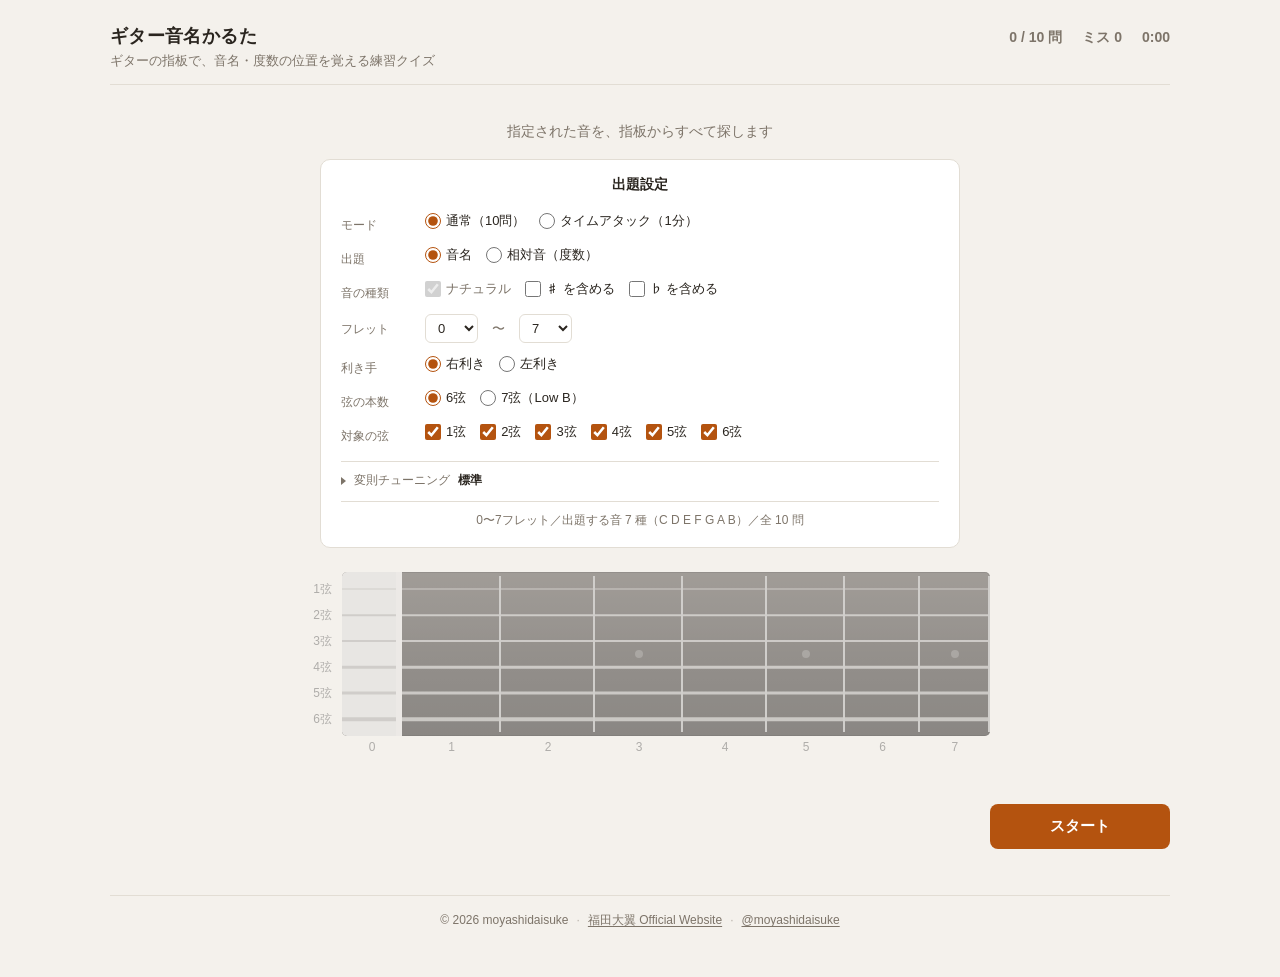
==== commit 30d81fc1: "feat: SEO と共有の設定を足す（canonical、サイトマップ、共有画像、構造化データ、アイコン） - 正式なURL（canonical）を https://onmei.moyashidai" ====
--- a/index.html
+++ b/index.html
@@ -17,7 +17,19 @@
       content="ギターの指板上の音名や度数（相対音）の位置を覚える練習クイズ。出された音を、かるたのように指板からすべて探して答えます。"
     />
     <meta property="og:url" content="https://onmei.moyashidaisuke.com/" />
-    <meta name="twitter:card" content="summary" />
+    <meta property="og:image" content="https://onmei.moyashidaisuke.com/og.png" />
+    <meta property="og:image:width" content="1200" />
+    <meta property="og:image:height" content="630" />
+    <meta property="og:image:alt" content="ギター音名かるた。指板で、音名・度数の位置を覚える練習クイズ" />
+    <meta property="og:locale" content="ja_JP" />
+    <meta name="twitter:card" content="summary_large_image" />
+
+    <link rel="canonical" href="https://onmei.moyashidaisuke.com/" />
+    <link rel="icon" href="/favicon.svg" type="image/svg+xml" />
+    <link rel="apple-touch-icon" href="/apple-touch-icon.png" />
+
+    <!-- 検索エンジン向けの構造化データ（無料のWebアプリ、作者） -->
+    <script type="application/ld+json">{"@context": "https://schema.org", "@type": "WebApplication", "name": "ギター音名かるた", "url": "https://onmei.moyashidaisuke.com/", "description": "ギターの指板上の音名や度数（相対音）の位置を覚える練習クイズ。出された音を、かるたのように指板からすべて探して答えます。", "applicationCategory": "EducationalApplication", "operatingSystem": "Web", "inLanguage": "ja", "offers": {"@type": "Offer", "price": "0", "priceCurrency": "JPY"}, "author": {"@type": "Person", "name": "福田大翼", "url": "https://moyashidaisuke.com/"}}</script>
 
     <link rel="stylesheet" href="styles.css" />
   </head>
--- a/styles.css
+++ b/styles.css
@@ -51,6 +51,8 @@
 
 .header {
   display: flex;
+  flex-wrap: wrap;
+  gap: 6px 16px;
   align-items: baseline;
   justify-content: space-between;
   padding-bottom: 14px;
@@ -63,9 +65,18 @@
   letter-spacing: 0.02em;
 }
 
+/* ツール名だけでは中身が分からないので、何ができるかを一文で添える */
+.subtitle {
+  margin: 4px 0 0;
+  color: var(--muted);
+  font-size: 13px;
+}
+
 .stats {
   display: flex;
   gap: 20px;
+  margin-left: auto;
+  white-space: nowrap;
   font-size: 14px;
   font-variant-numeric: tabular-nums;
   color: var(--muted);
@@ -962,3 +973,8 @@
   white-space: nowrap;
   border: 0;
 }
+
+/* リンクの途中では折り返さない */
+.credit-link {
+  white-space: nowrap;
+}
